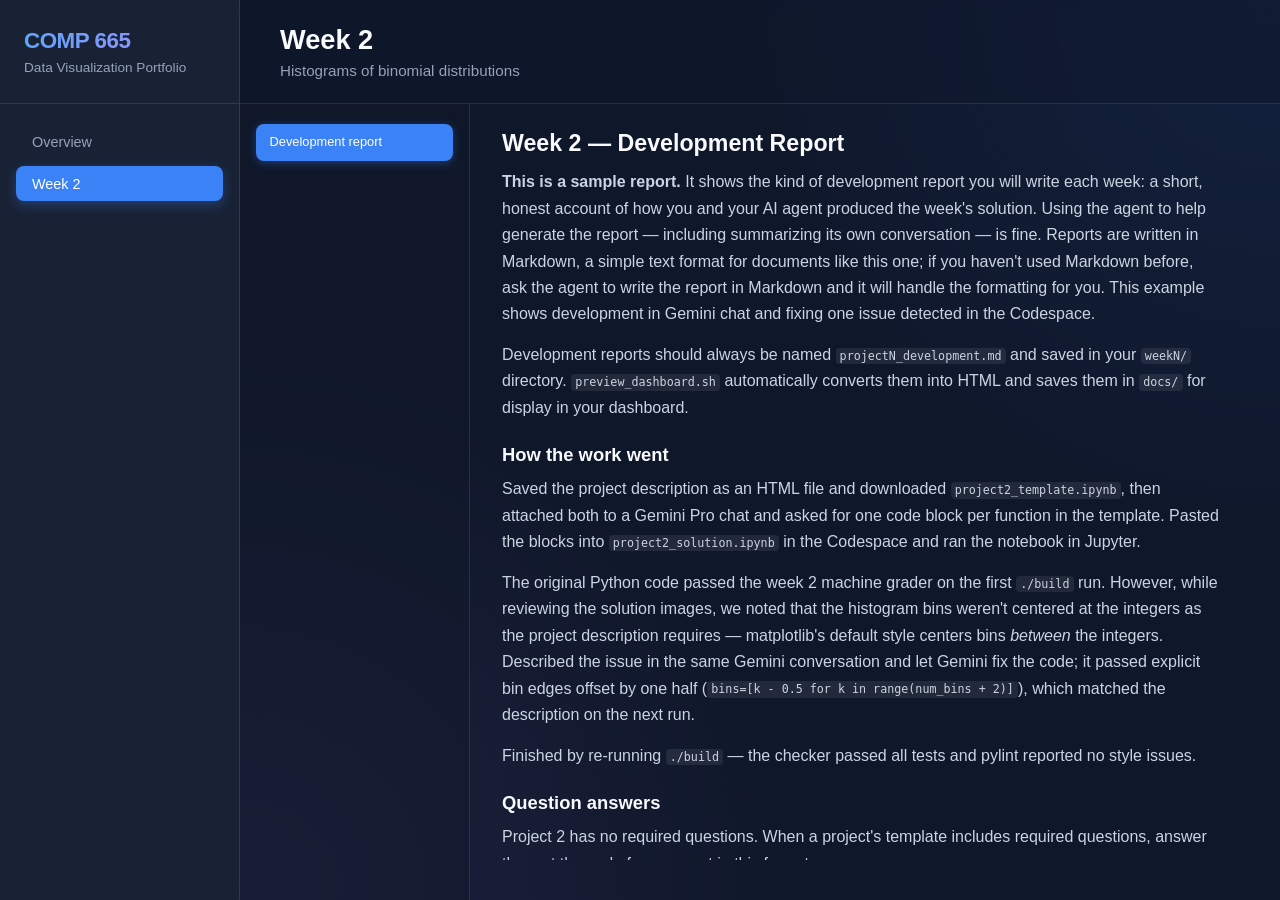
==== docs/week2/index.html @ 51ab73c8 "COMP 665 starter - F26 Codespaces beta" ====
<!DOCTYPE html>
<html lang="en">
<head>
  <meta charset="UTF-8">
  <meta name="viewport" content="width=device-width, initial-scale=1.0">
  <title>Week 2 — COMP 665 Data Visualization Portfolio</title>
  <link rel="stylesheet" href="../assets/style.css">
</head>
<body>
  <div id="app">
    <nav id="sidebar">
      <div class="sidebar-header">
        <h1>COMP 665</h1>
        <p>Data Visualization Portfolio</p>
      </div>
      <div id="menu">
        <a class="menu-item" href="../">Overview</a>
        <a class="menu-item active" href="../week2/">Week 2</a>
      </div>
    </nav>
    <main id="content">
      <header class="content-header">
        <h2>Week 2</h2>
        <p>Histograms of binomial distributions</p>
      </header>
      <div class="gallery-container">
        <div id="gallery">
          <div class="tab-bar">
            <button class="tab-item" data-kind="report">Development report</button>
          </div>
          <div class="plot-viewer">
            <div id="report-panel" class="report-panel">
<h1>Week 2 — Development Report</h1>
<blockquote>
<p><strong>This is a sample report.</strong> It shows the kind of development report
you will write each week: a short, honest account of how you and your
AI agent produced the week's solution. Using the agent to help
generate the report — including summarizing its own conversation —
is fine. Reports are written in Markdown, a simple text format for
documents like this one; if you haven't used Markdown before, ask
the agent to write the report in Markdown and it will handle the
formatting for you. This example shows development in Gemini chat
and fixing one issue detected in the Codespace.</p>
<p>Development reports should always be named <code>projectN_development.md</code>
and saved in your <code>weekN/</code> directory. <code>preview_dashboard.sh</code>
automatically converts them into HTML and saves them in <code>docs/</code> for
display in your dashboard.</p>
</blockquote>
<h2>How the work went</h2>
<p>Saved the project description as an HTML file and downloaded
<code>project2_template.ipynb</code>, then attached both to a Gemini Pro chat and
asked for one code block per function in the template. Pasted the
blocks into <code>project2_solution.ipynb</code> in the Codespace and ran the
notebook in Jupyter.</p>
<p>The original Python code passed the week 2 machine grader on the first
<code>./build</code> run. However, while reviewing the solution images, we noted
that the histogram bins weren't centered at the integers as the project
description requires — matplotlib's default style centers bins
<em>between</em> the integers. Described the issue in the same Gemini
conversation and let Gemini fix the code; it passed explicit bin edges
offset by one half (<code>bins=[k - 0.5 for k in range(num_bins + 2)]</code>),
which matched the description on the next run.</p>
<p>Finished by re-running <code>./build</code> — the checker passed all tests and
pylint reported no style issues.</p>
<h2>Question answers</h2>
<p>Project 2 has no required questions. When a project's template includes
required questions, answer them at the end of your report in this
format:</p>
<ul>
<li><strong>Question 1</strong> The histogram narrows relative to its mean as n grows
  because the standard deviation grows as sqrt(n) while the mean grows
  as n.</li>
</ul>

            </div>
            <div id="media-panel" class="media-container"></div>
            <div id="viewer-label" class="viewer-label"></div>
          </div>
        </div>
      </div>
    </main>
  </div>
  <script src="../assets/app.js"></script>
</body>
</html>
---- docs/assets/style.css ----
/* COMP 665 dashboard — static stylesheet (no external fonts or scripts).
   Look adapted from the instructor's reference dashboard. */

:root {
    --bg-color: #0f172a;
    --sidebar-bg: rgba(30, 41, 59, 0.7);
    --text-primary: #f8fafc;
    --text-secondary: #94a3b8;
    --accent-color: #3b82f6;
    --accent-hover: #60a5fa;
    --border-color: rgba(255, 255, 255, 0.1);
}

* {
    margin: 0;
    padding: 0;
    box-sizing: border-box;
}

body {
    font-family: 'Inter', -apple-system, 'Segoe UI', Roboto, Helvetica, Arial, sans-serif;
    background-color: var(--bg-color);
    color: var(--text-primary);
    overflow: hidden;
}

#app {
    display: flex;
    height: 100vh;
    width: 100vw;
}

/* Sidebar */
#sidebar {
    width: 240px;
    flex-shrink: 0;
    background: var(--sidebar-bg);
    backdrop-filter: blur(10px);
    -webkit-backdrop-filter: blur(10px);
    border-right: 1px solid var(--border-color);
    display: flex;
    flex-direction: column;
    z-index: 10;
}

.sidebar-header {
    padding: 1.75rem 1.5rem;
    border-bottom: 1px solid var(--border-color);
}

.sidebar-header h1 {
    font-size: 1.4rem;
    font-weight: 700;
    letter-spacing: -0.5px;
    background: linear-gradient(to right, #60a5fa, #a78bfa);
    -webkit-background-clip: text;
    background-clip: text;
    -webkit-text-fill-color: transparent;
}

.sidebar-header p {
    font-size: 0.85rem;
    color: var(--text-secondary);
    margin-top: 0.4rem;
}

#menu {
    list-style: none;
    padding: 1.25rem 1rem;
    overflow-y: auto;
    flex-grow: 1;
}

.menu-item {
    display: block;
    padding: 0.6rem 1rem;
    margin-bottom: 0.4rem;
    border-radius: 0.5rem;
    color: var(--text-secondary);
    text-decoration: none;
    transition: all 0.2s ease;
    font-weight: 500;
    font-size: 0.9rem;
}

.menu-item:hover {
    background-color: rgba(255, 255, 255, 0.05);
    color: var(--text-primary);
    transform: translateX(4px);
}

.menu-item.active {
    background-color: var(--accent-color);
    color: white;
    box-shadow: 0 4px 12px rgba(59, 130, 246, 0.3);
}

/* Main content */
#content {
    flex-grow: 1;
    display: flex;
    flex-direction: column;
    height: 100%;
    min-width: 0;
    background: radial-gradient(circle at top right, rgba(59, 130, 246, 0.1), transparent 40%),
                radial-gradient(circle at bottom left, rgba(167, 139, 250, 0.1), transparent 40%);
}

.content-header {
    padding: 1.5rem 2.5rem;
    border-bottom: 1px solid var(--border-color);
    background: rgba(15, 23, 42, 0.5);
    backdrop-filter: blur(5px);
}

.content-header h2 {
    font-size: 1.7rem;
    font-weight: 600;
    margin-bottom: 0.35rem;
}

.content-header p {
    color: var(--text-secondary);
    font-size: 0.95rem;
}

.gallery-container {
    flex-grow: 1;
    overflow: hidden;
    display: flex;
    flex-direction: column;
}

.gallery-container.scrollable {
    overflow-y: auto;
}

/* Week page: plot list | viewer */
#gallery {
    display: flex;
    flex-direction: row;
    height: 100%;
    overflow: hidden;
}

.tab-bar {
    width: 230px;
    flex-shrink: 0;
    display: flex;
    flex-direction: column;
    gap: 0.35rem;
    padding: 1.25rem 1rem;
    overflow-y: auto;
    border-right: 1px solid var(--border-color);
    background: rgba(15, 23, 42, 0.4);
}

.tab-item {
    display: block;
    width: 100%;
    text-align: left;
    padding: 0.6rem 0.85rem;
    border-radius: 0.5rem;
    border: none;
    background: transparent;
    color: var(--text-secondary);
    font-family: inherit;
    font-size: 0.8rem;
    font-weight: 500;
    cursor: pointer;
    transition: all 0.2s ease;
    white-space: normal;
    line-height: 1.4;
    word-break: break-word;
}

.tab-item:hover {
    background: rgba(255, 255, 255, 0.07);
    color: var(--text-primary);
    transform: translateX(3px);
}

.tab-item.active {
    background: var(--accent-color);
    color: white;
    box-shadow: 0 2px 10px rgba(59, 130, 246, 0.35);
}

/* Viewer */
.plot-viewer {
    flex-grow: 1;
    display: flex;
    flex-direction: column;
    padding: 1.5rem 2rem;
    overflow: hidden;
    gap: 1rem;
    min-width: 0;
}

.media-container {
    flex-grow: 1;
    display: none;           /* app.js switches report/media panels */
    align-items: center;
    justify-content: center;
    overflow: hidden;
}

.viewer-media {
    max-width: 100%;
    max-height: 100%;
    width: 100%;
    height: 100%;
    object-fit: contain;
    border-radius: 0.75rem;
    box-shadow: 0 8px 40px rgba(0, 0, 0, 0.4);
}

.viewer-iframe {
    background: #fff;
    border: none;
    border-radius: 0.75rem;
}

.viewer-label {
    font-size: 0.95rem;
    color: var(--text-secondary);
    text-align: center;
    flex-shrink: 0;
}

.viewer-link {
    color: var(--accent-hover);
    font-size: 1.05rem;
}

/* Development report panel */
.report-panel {
    flex-grow: 1;
    overflow-y: auto;
    max-width: 46rem;
    line-height: 1.65;
    color: var(--text-primary);
    padding-right: 1rem;
}

.report-panel h1, .report-panel h2, .report-panel h3 {
    margin: 1.2em 0 0.5em;
    font-weight: 600;
    line-height: 1.3;
}

.report-panel h1:first-child { margin-top: 0; }
.report-panel h1 { font-size: 1.45rem; }
.report-panel h2 { font-size: 1.15rem; }
.report-panel h3 { font-size: 1rem; }

.report-panel p, .report-panel ul, .report-panel ol {
    margin-bottom: 0.9em;
    color: #cbd5e1;
}

.report-panel ul, .report-panel ol { padding-left: 1.4rem; }

.report-panel code {
    background: rgba(255, 255, 255, 0.08);
    border-radius: 4px;
    padding: 0.1em 0.35em;
    font-size: 0.9em;
}

.report-panel pre {
    background: rgba(255, 255, 255, 0.06);
    border-radius: 8px;
    padding: 0.9rem 1rem;
    overflow-x: auto;
    margin-bottom: 0.9em;
}

.report-panel pre code { background: none; padding: 0; }

.report-panel a { color: var(--accent-hover); }

.report-panel table {
    border-collapse: collapse;
    margin-bottom: 0.9em;
}

.report-panel th, .report-panel td {
    border: 1px solid var(--border-color);
    padding: 0.4rem 0.7rem;
    color: #cbd5e1;
}

.report-missing {
    color: var(--text-secondary);
    font-style: italic;
}

/* Landing page: week cards */
.week-grid {
    display: grid;
    grid-template-columns: repeat(auto-fill, minmax(280px, 1fr));
    gap: 1.25rem;
    padding: 2rem 2.5rem;
}

.week-card {
    display: flex;
    flex-direction: column;
    gap: 0.6rem;
    padding: 1.4rem 1.5rem;
    border: 1px solid var(--border-color);
    border-radius: 0.9rem;
    background: rgba(30, 41, 59, 0.5);
    text-decoration: none;
    color: var(--text-primary);
    transition: all 0.2s ease;
}

.week-card:hover {
    border-color: var(--accent-color);
    transform: translateY(-3px);
    box-shadow: 0 8px 24px rgba(0, 0, 0, 0.3);
}

.week-card h3 {
    font-size: 1.1rem;
    font-weight: 600;
}

.week-card p {
    color: var(--text-secondary);
    font-size: 0.85rem;
    line-height: 1.5;
    flex-grow: 1;
}

.week-card .badge {
    align-self: flex-start;
    background: rgba(59, 130, 246, 0.15);
    color: var(--accent-hover);
    border-radius: 999px;
    padding: 0.25rem 0.7rem;
    font-size: 0.75rem;
}

/* Scrollbars */
::-webkit-scrollbar { width: 8px; height: 8px; }
::-webkit-scrollbar-track { background: transparent; }
::-webkit-scrollbar-thumb { background: rgba(255, 255, 255, 0.2); border-radius: 4px; }
::-webkit-scrollbar-thumb:hover { background: rgba(255, 255, 255, 0.3); }
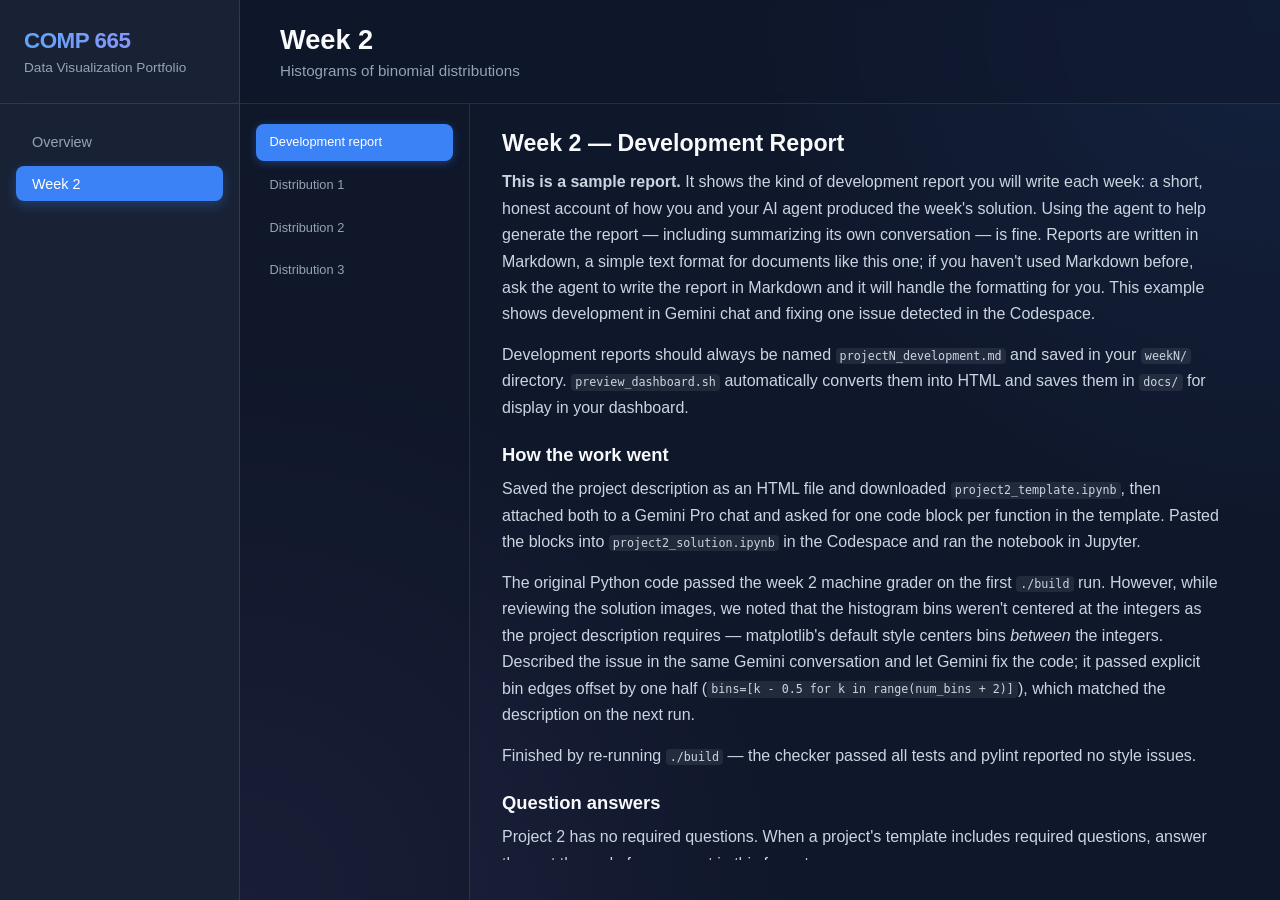
==== commit 9a505d3e: "Project 2 submission" ====
--- a/docs/week2/index.html
+++ b/docs/week2/index.html
@@ -27,6 +27,9 @@
         <div id="gallery">
           <div class="tab-bar">
             <button class="tab-item" data-kind="report">Development report</button>
+            <button class="tab-item" data-kind="image" data-src="plots/distribution_1.png">Distribution 1</button>
+            <button class="tab-item" data-kind="image" data-src="plots/distribution_2.png">Distribution 2</button>
+            <button class="tab-item" data-kind="image" data-src="plots/distribution_3.png">Distribution 3</button>
           </div>
           <div class="plot-viewer">
             <div id="report-panel" class="report-panel">
